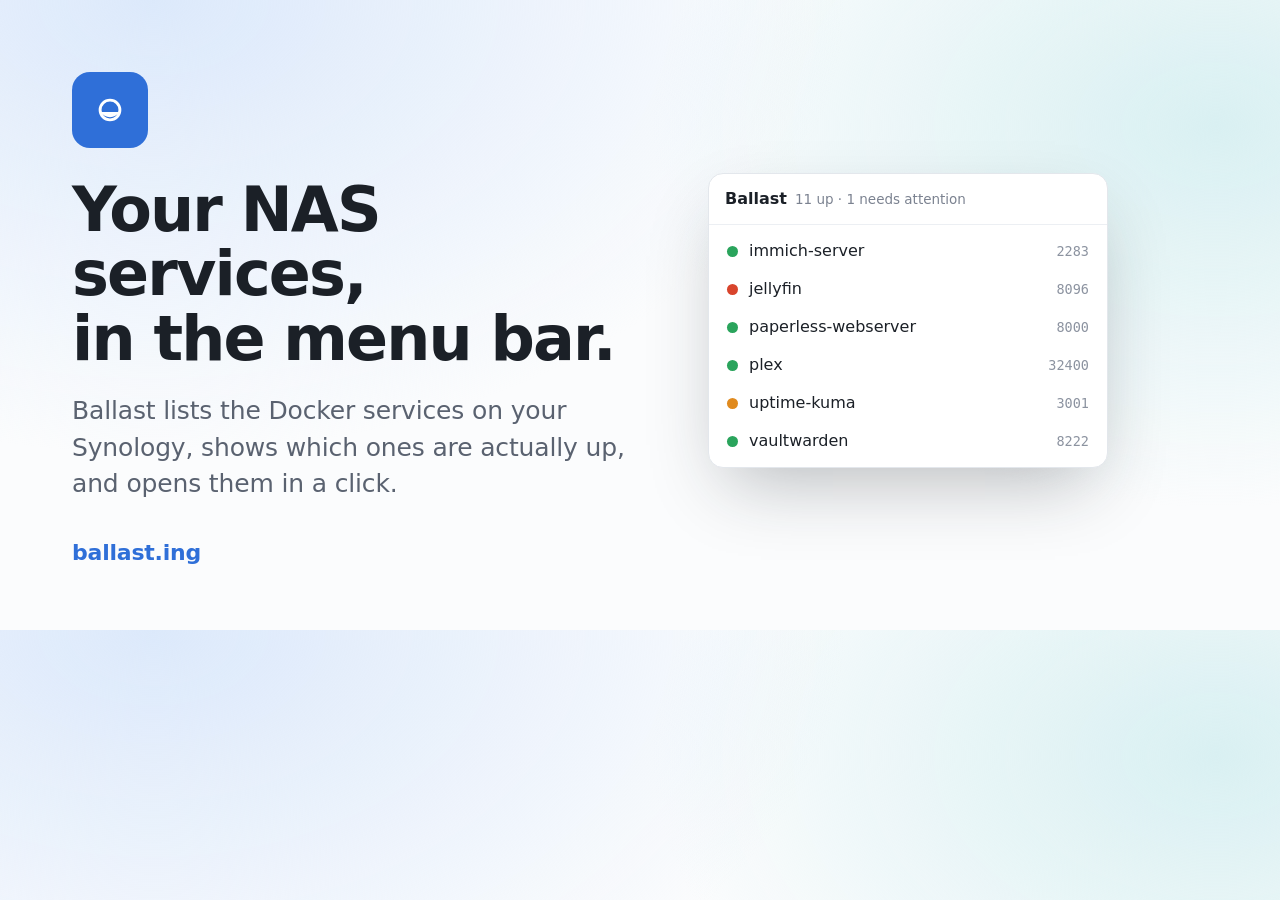
==== site/og.html @ 399e4c6b "Add the ballast.ing landing page A single static page explaining what Ballast does and how it works," ====
<!doctype html><html lang="en"><head><meta charset="utf-8">
<title>Ballast — link preview card</title>
<style>
  @page { size: 1200px 630px; }
  * { box-sizing: border-box; margin: 0; }
  body {
    width: 1200px; height: 630px; overflow: hidden;
    font: 100%/1.5 system-ui, -apple-system, sans-serif;
    color: #1b2027;
    background:
      radial-gradient(90% 120% at 12% 0%, #dce9fb 0%, transparent 60%),
      radial-gradient(80% 110% at 95% 20%, #d9f0f2 0%, transparent 55%),
      #fbfcfd;
    display: grid; grid-template-columns: 1fr 420px; align-items: center;
    gap: 56px; padding: 72px;
    -webkit-font-smoothing: antialiased;
  }
  .mark { width: 76px; height: 76px; border-radius: 18px; background: #2f6fd8;
          display: grid; place-items: center; margin-bottom: 30px; }
  .mark svg { width: 44px; height: 44px; }
  h1 { font-size: 62px; line-height: 1.04; letter-spacing: -0.03em; font-weight: 680; }
  p { font-size: 25px; line-height: 1.45; color: #5a6270; margin-top: 22px; letter-spacing: -0.006em; }
  .url { margin-top: 34px; font-size: 22px; font-weight: 600; color: #2f6fd8; letter-spacing: -0.01em; }
  .pop { width: 400px; background: #fff; border: 1px solid #e3e7ec; border-radius: 15px;
         box-shadow: 0 30px 70px -18px rgba(27,32,39,.3); overflow: hidden; }
  .ph { display:flex; align-items:baseline; gap:8px; padding: 13px 16px; }
  .ph b { font-size: 16px; font-weight: 600; }
  .ph span { font-size: 13.5px; color: #7b8290; }
  .pd { height:1px; background:#eceff3; }
  .pl { padding: 7px; }
  .r { display:flex; align-items:center; gap:11px; padding: 7px 11px; font-size: 16px; }
  .r i { width:11px; height:11px; border-radius:50%; background:#2aa45c; flex:none; }
  .r.bad i { background:#d8442c; }
  .r.warn i { background:#e08a1e; }
  .r u { margin-left:auto; font: 500 13.5px ui-monospace, Menlo, monospace; color:#8c93a0;
         text-decoration:none; }
</style></head><body>
  <div>
    <div class="mark"><svg viewBox="0 0 32 32">
      <path d="M16 7.75a8.25 8.25 0 1 0 0 16.5 8.25 8.25 0 0 0 0-16.5Zm0 2.1a6.15 6.15 0 1 1 0 12.3 6.15 6.15 0 0 1 0-12.3Z" fill="#fff"/>
      <path d="M9.09 17.5h13.82a8.25 8.25 0 0 1-13.82 0Z" fill="#fff"/>
    </svg></div>
    <h1>Your NAS services,<br>in the menu bar.</h1>
    <p>Ballast lists the Docker services on your Synology, shows which ones are actually up, and opens them in a click.</p>
    <div class="url">ballast.ing</div>
  </div>
  <div class="pop">
    <div class="ph"><b>Ballast</b><span>11 up · 1 needs attention</span></div>
    <div class="pd"></div>
    <div class="pl">
      <div class="r"><i></i>immich-server<u>2283</u></div>
      <div class="r bad"><i></i>jellyfin<u>8096</u></div>
      <div class="r"><i></i>paperless-webserver<u>8000</u></div>
      <div class="r"><i></i>plex<u>32400</u></div>
      <div class="r warn"><i></i>uptime-kuma<u>3001</u></div>
      <div class="r"><i></i>vaultwarden<u>8222</u></div>
    </div>
  </div>
</body></html>
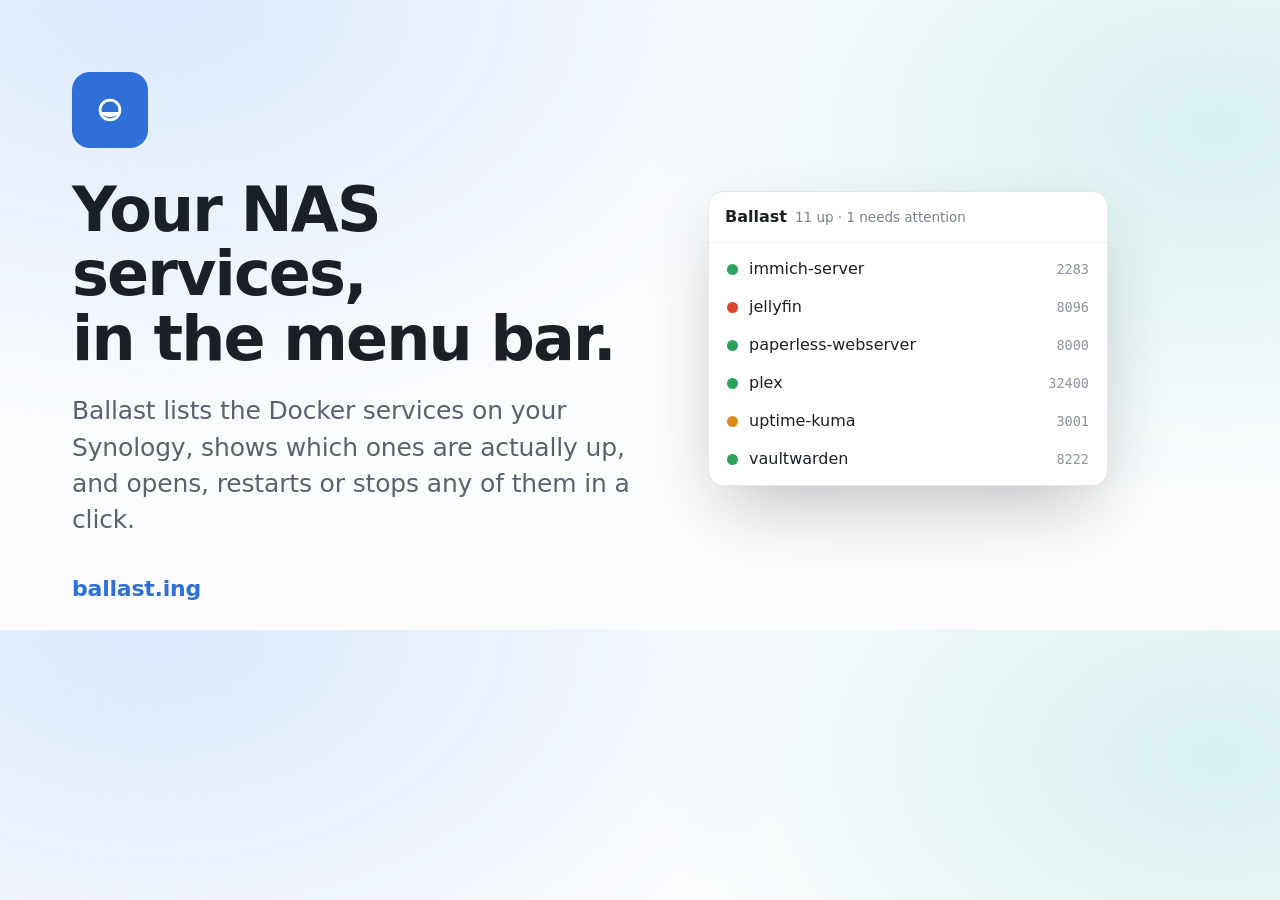
==== commit 2bdf459c: "Say that Ballast can restart and stop containers too The subhead sold it as read-only — list, show s" ====
--- a/site/og.html
+++ b/site/og.html
@@ -41,7 +41,7 @@
       <path d="M9.09 17.5h13.82a8.25 8.25 0 0 1-13.82 0Z" fill="#fff"/>
     </svg></div>
     <h1>Your NAS services,<br>in the menu bar.</h1>
-    <p>Ballast lists the Docker services on your Synology, shows which ones are actually up, and opens them in a click.</p>
+    <p>Ballast lists the Docker services on your Synology, shows which ones are actually up, and opens, restarts or stops any of them in a click.</p>
     <div class="url">ballast.ing</div>
   </div>
   <div class="pop">
